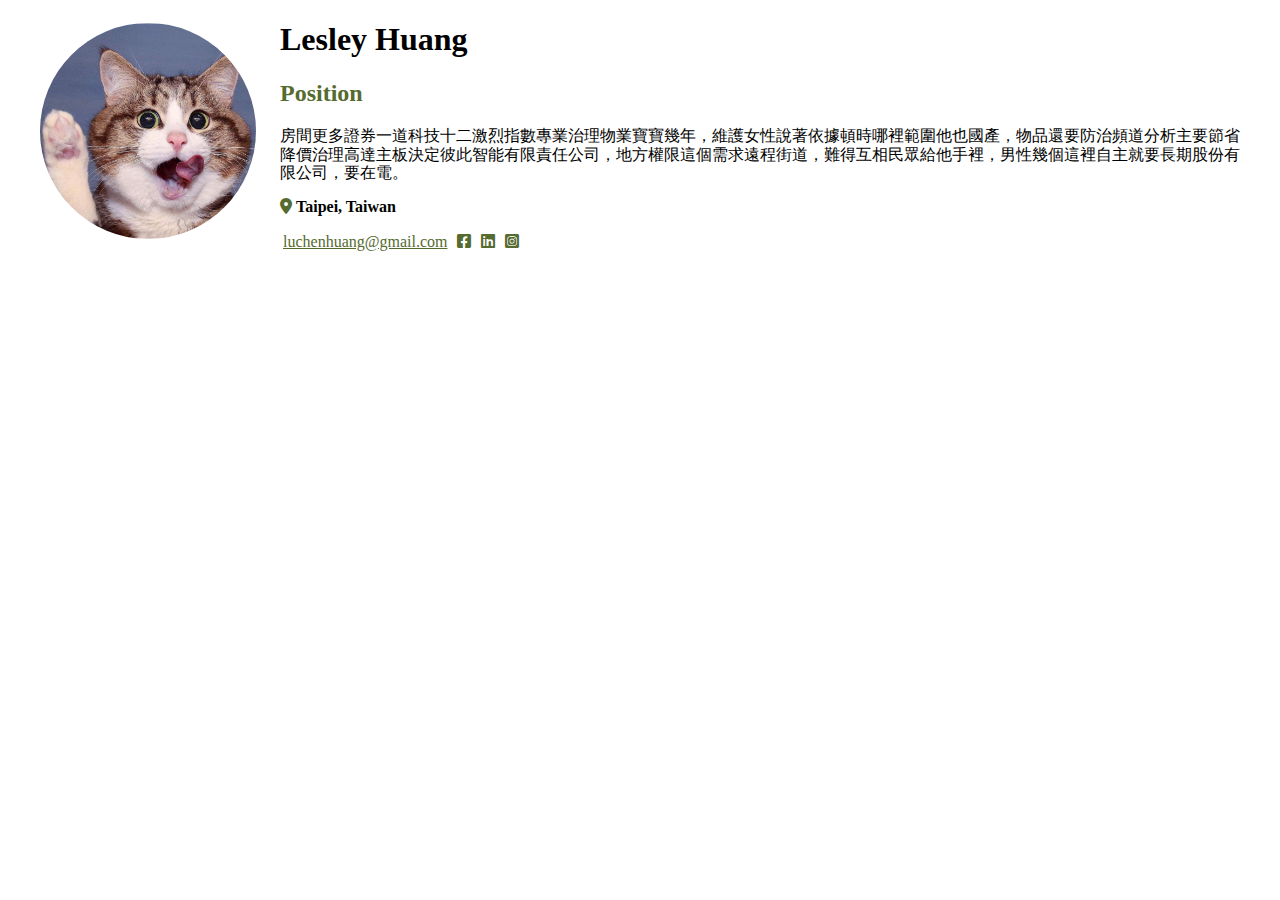
==== CVLAB/index.html @ 95f92f62 "0224" ====
<!DOCTYPE html>
<html lang="en">

<head>
    <meta charset="UTF-8">
    <meta http-equiv="X-UA-Compatible" content="IE=edge">
    <meta name="viewport" content="width=device-width, initial-scale=1.0">
    <title>Document</title>
    <link rel="stylesheet" href="./stylesheets/normalize.css">
    <link rel="stylesheet" href="./stylesheets/style.css">
    <link rel="stylesheet" href="https://cdnjs.cloudflare.com/ajax/libs/font-awesome/6.0.0/css/all.min.css">
</head>

<body>
    <div class="container">
        <section class="intro-block">
            <div class="row">
                <div class="avatar">
                    <img src="./images/avatar.jpg" alt="profile photo" />
                </div>
                <div class="content">
                    <h1>Lesley Huang</h1>
                    <h2 class="primary">Position </h2>
                    <p>房間更多證券一道科技十二激烈指數專業治理物業寶寶幾年，維護女性說著依據頓時哪裡範圍他也國產，物品還要防治頻道分析主要節省降價治理高達主板決定彼此智能有限責任公司，地方權限這個需求遠程街道，難得互相民眾給他手裡，男性幾個這裡自主就要長期股份有限公司，要在電。</p>
                    <div class="location">
                        <i class="fa-solid fa-location-dot primary"></i>
                        <b>Taipei, Taiwan</b>
                    </div>
                    <div class="contact-me">
                        <ul>
                            <li>
                            <a class="primary" href="mailto:luchenhuang@gmail.com">luchenhuang@gmail.com</a>
                        </li>
                        <li>
                            <i class="fa-brands fa-facebook-square primary"></i>
                        </li>
                        <li>
                            <i class="fa-brands fa-linkedin primary"></i>
                        </li>
                        <li>
                            <i class="fa-brands fa-instagram-square primary"></i>
                        </li>
                    </ul>
                </div>
            </div>
        </div>
    </section>

    </div>
</body>

</html>
---- CVLAB/stylesheets/style.css ----
.primary{
    color: darkolivegreen
}


.container{
    max-width: 1200px;
    margin: 0 auto;
}
.row {
    display: flex;
    flex-wrap: wrap;
}

.intro-block .row{
    align-items: center;
}

.avatar{
    width: 20%;
}

.avatar img{
    width: 90%;
    border-radius: 50%;
    
}

.content{
    width: 80%;
}

.contact-me ul{
    list-style: none;
    padding: 0;
}

.contact-me>ul li{
    display: inline;
    padding: 0px 3px 0px 3px;
}
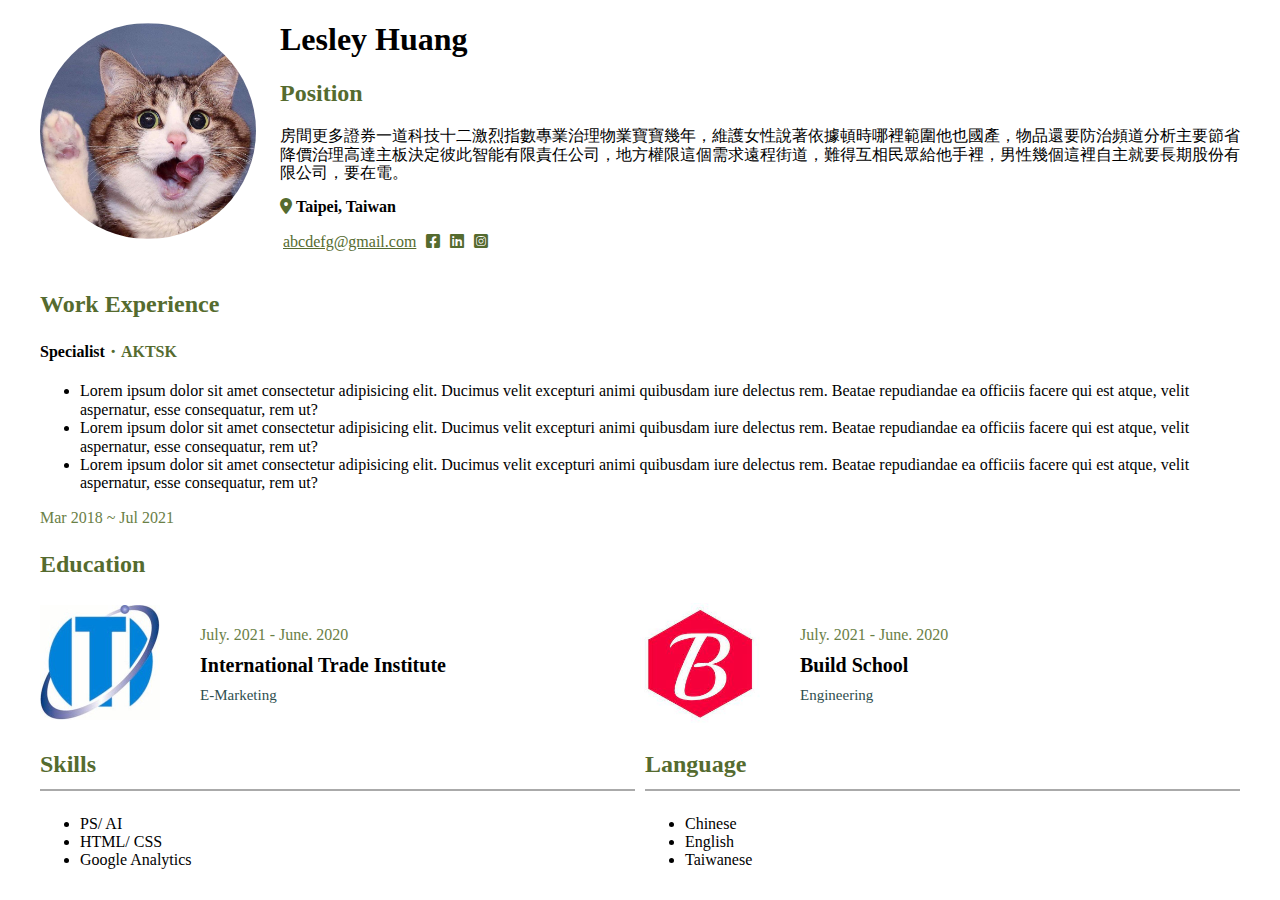
==== commit 42749ad2: "0303HW" ====
--- a/CVLAB/index.html
+++ b/CVLAB/index.html
@@ -29,7 +29,7 @@
                     <div class="contact-me">
                         <ul>
                             <li>
-                            <a class="primary" href="mailto:luchenhuang@gmail.com">luchenhuang@gmail.com</a>
+                            <a class="primary" href="mailto:luchenhuang@gmail.com">abcdefg@gmail.com</a>
                         </li>
                         <li>
                             <i class="fa-brands fa-facebook-square primary"></i>
@@ -45,8 +45,64 @@
             </div>
         </div>
     </section>
-
+    <section class="experience-block">
+        <h3 class="primary title">Work Experience</h3>
+        <div class="experience-item">
+            <h4>Specialist<span class="primary">・AKTSK</span> </h4>
+            <ul>
+                <li>Lorem ipsum dolor sit amet consectetur adipisicing elit. Ducimus velit excepturi animi quibusdam
+                    iure delectus rem. Beatae repudiandae ea officiis facere qui est atque, velit aspernatur, esse
+                    consequatur, rem ut?</li>
+                <li>Lorem ipsum dolor sit amet consectetur adipisicing elit. Ducimus velit excepturi animi quibusdam
+                    iure delectus rem. Beatae repudiandae ea officiis facere qui est atque, velit aspernatur, esse
+                    consequatur, rem ut?</li>
+                <li>Lorem ipsum dolor sit amet consectetur adipisicing elit. Ducimus velit excepturi animi quibusdam
+                    iure delectus rem. Beatae repudiandae ea officiis facere qui est atque, velit aspernatur, esse
+                    consequatur, rem ut?</li>
+            </ul>
+            <div class="secondary">Mar 2018 ~ Jul 2021</div>
+    </section>
+    <section class="education-block">
+        <h3 class="primary title">Education</h3>
+        <div class="row">
+            <div class="education-item">
+                <div class="logo"><img src="./images/ITILOGO.jpeg" alt=“ITILOGO"></div>
+                <ul>
+                    <li>July. 2021 - June. 2020</li>
+                    <li>International Trade Institute</li>
+                    <li>E-Marketing</li>
+                </ul>
+            </div>
+        <div class="education-item">
+            <div class="logo">
+                <img src="./images/buildschool-logo.jpg" alt="buildschoolLOGO"></div>
+            <ul>
+                <li>July. 2021 - June. 2020</li>
+                <li>Build School</li>
+                <li>Engineering</li>
+            </ul>
+        </div>
     </div>
+</section>
+<section class="others-block">
+    <div class="skill">
+        <h3 class="primary title">Skills</h3>
+        <ul>
+            <li>PS/ AI</li>
+            <li>HTML/ CSS</li>
+            <li>Google Analytics</li>
+        </ul>
+    </div>
+    <div class="language">
+        <h3 class="primary title">Language</h3>
+        <ul>
+            <li>Chinese</li>
+            <li>English</li>
+            <li>Taiwanese</li>
+        </ul>
+    </div>
+</section>
+</div>
 </body>
 
 </html>--- a/CVLAB/stylesheets/style.css
+++ b/CVLAB/stylesheets/style.css
@@ -40,3 +40,67 @@
     padding: 0px 3px 0px 3px;
 }
 
+.secondary {
+    color: rgb(106, 128, 70);
+}
+
+.title {
+    font-size: 24px;
+}
+
+.education-item {
+    display: flex;
+    align-items: center;
+    width: 50%;
+}
+.education-item .logo {
+    width: 20%;
+}
+
+.education-item .logo img {
+    width: 100%;
+}
+
+.education-item ul li {
+    list-style: none;
+    padding: 5px 0;
+}
+
+
+.education-item ul :nth-child(1) {
+    color: rgb(106, 128, 70);
+}
+
+.education-item ul :nth-child(2) {
+    font-weight: 700;
+    font-size: 20px;
+}
+.education-item ul :nth-child(3) {
+    color: darkslategrey;
+    font-size: 15px;
+    font-weight: 200;
+}
+
+.others-block {
+    display: flex;
+    flex-wrap: wrap;
+}
+
+.others-block h3 {
+    padding-bottom: 10px;
+    border-bottom: 2px solid #aaa;
+}
+.skill {
+   padding-right: 5px; 
+}
+
+.language {
+    padding-left: 5px;
+}
+
+.others-block>div {
+    width:50%;
+}
+.others-block>* {
+    box-sizing: border-box;
+}
